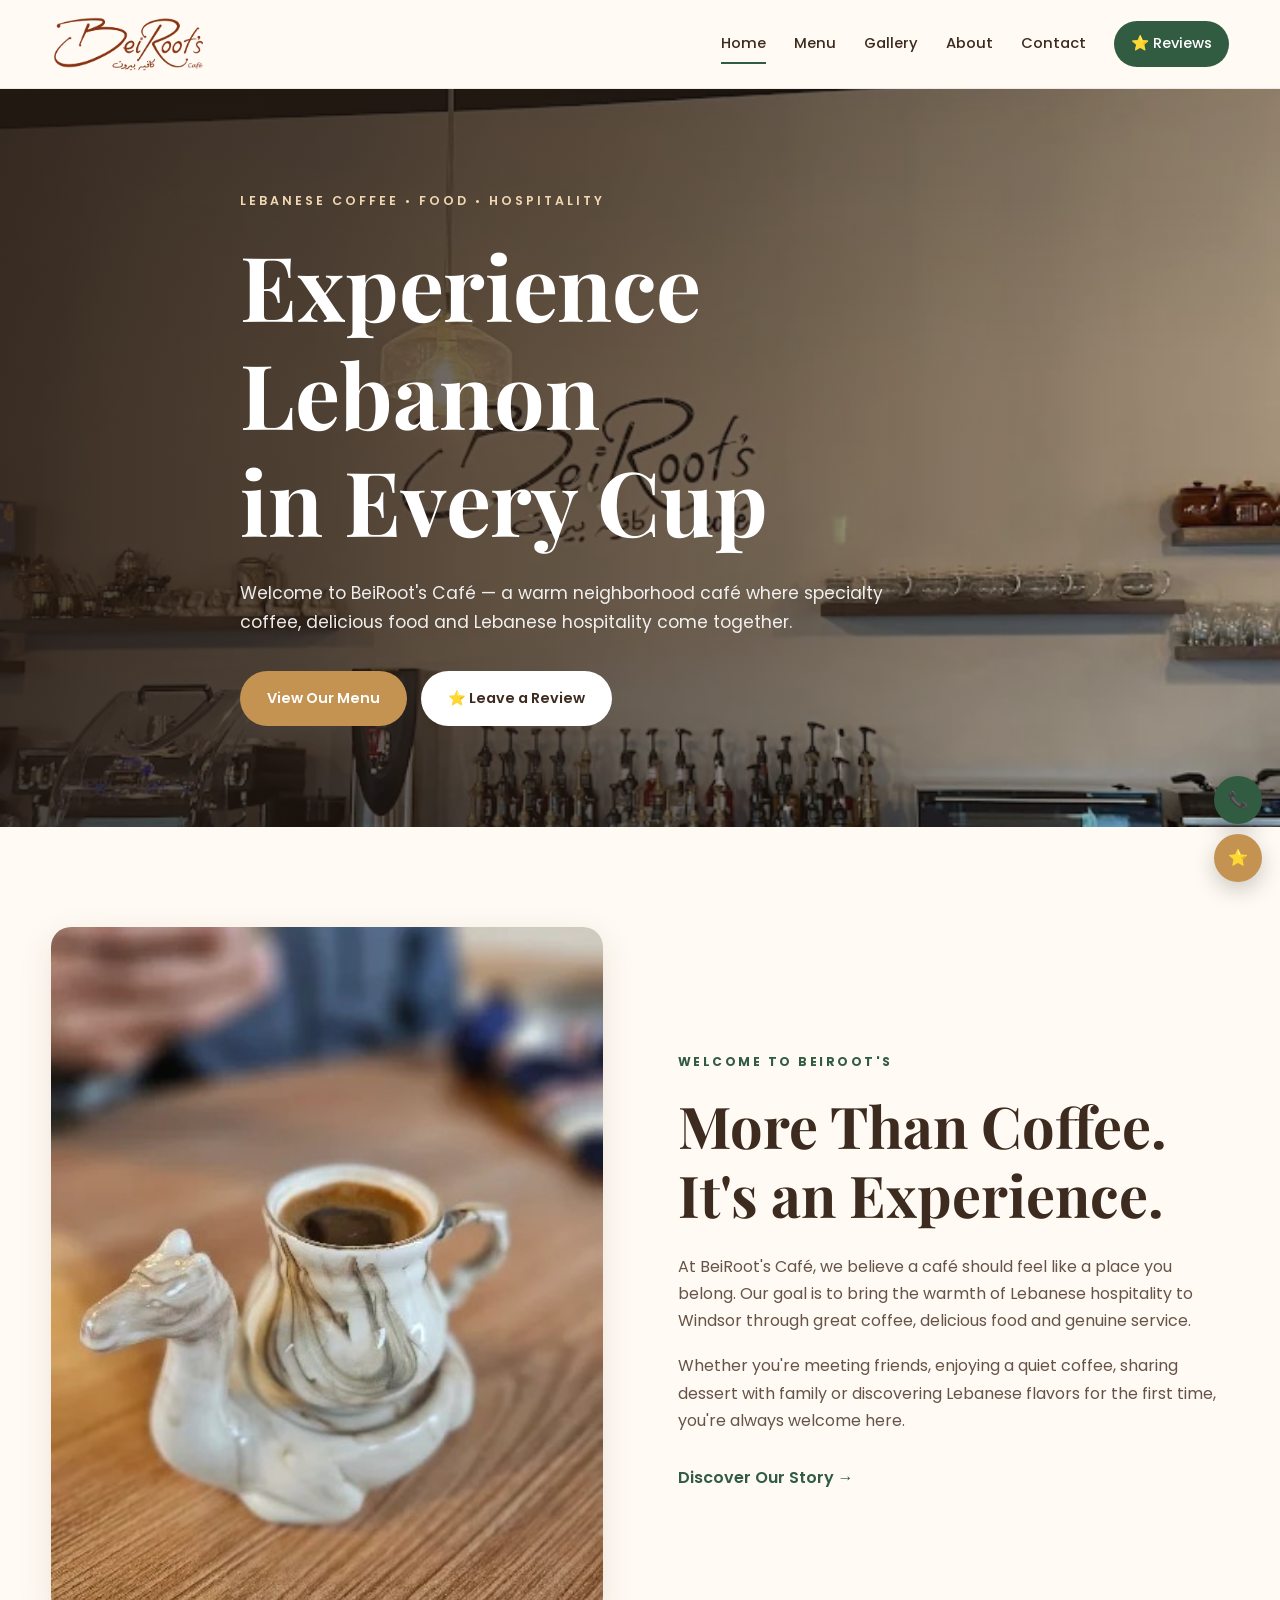
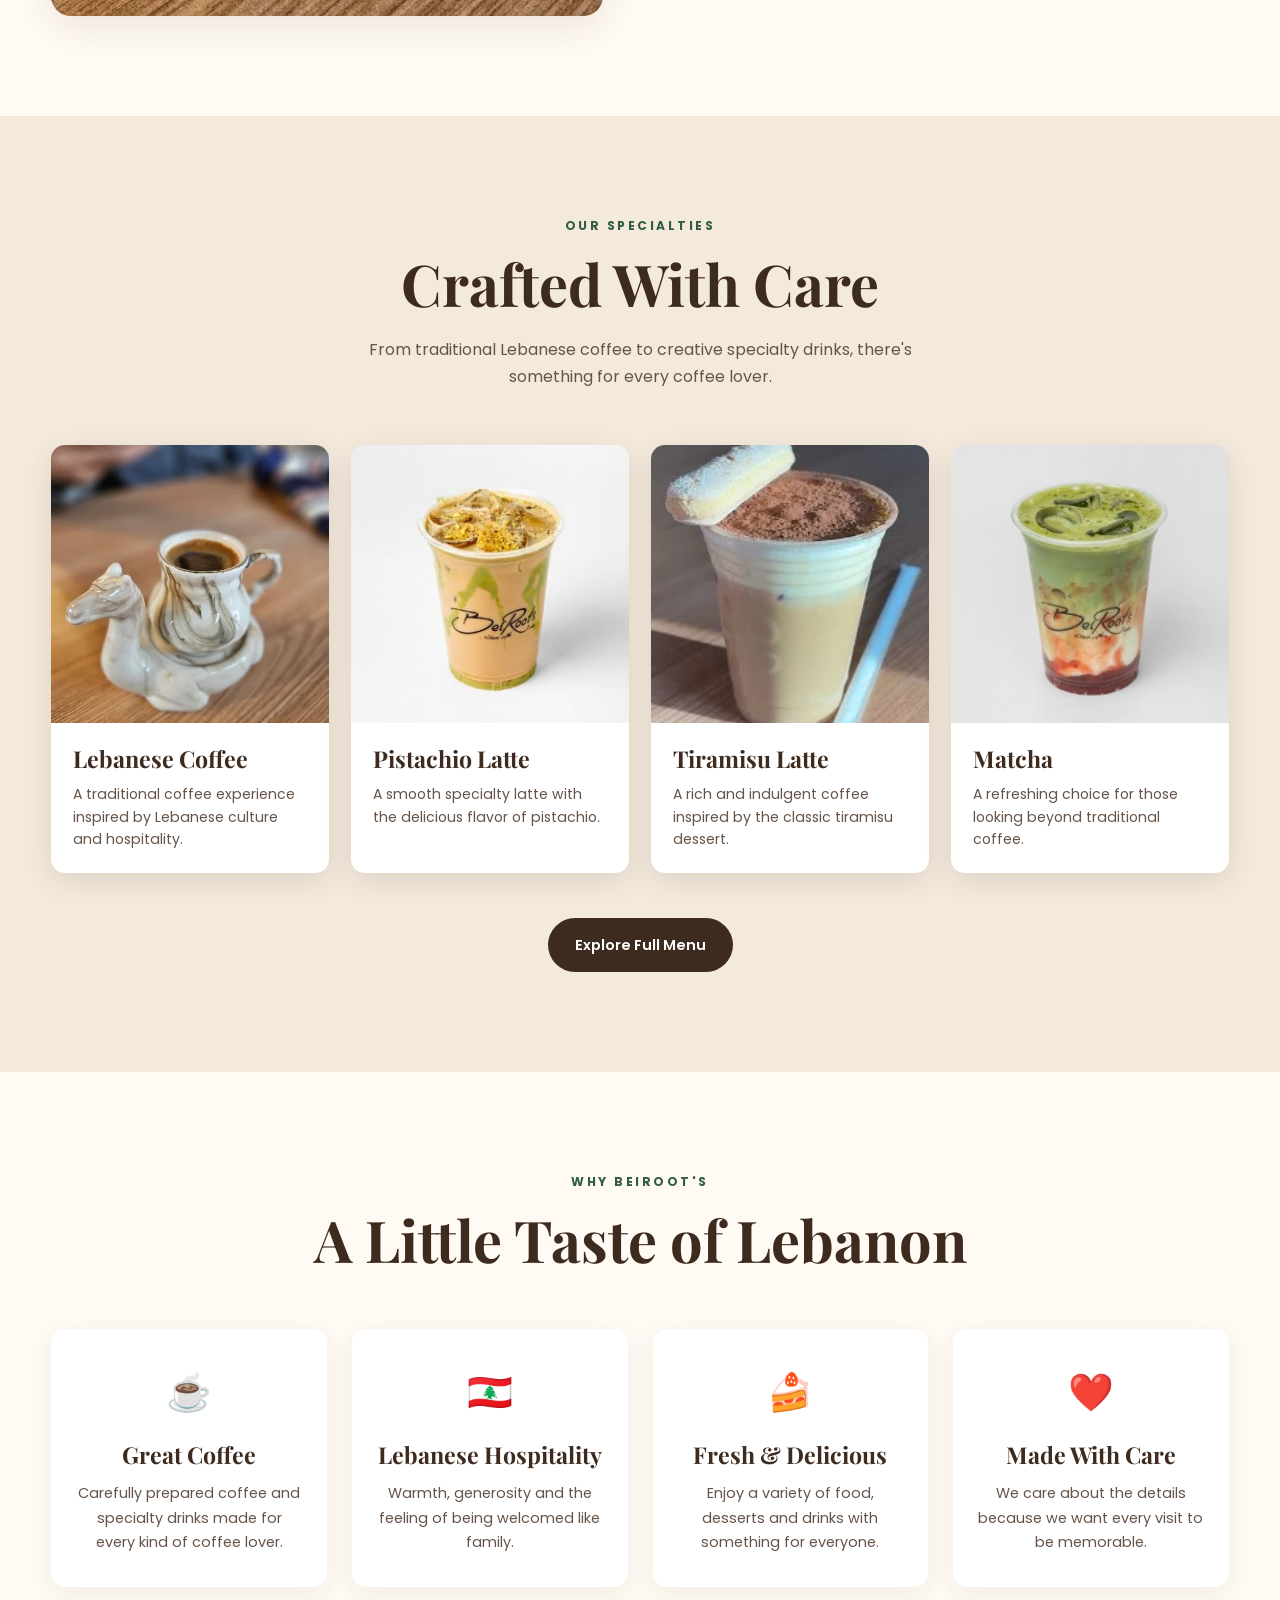
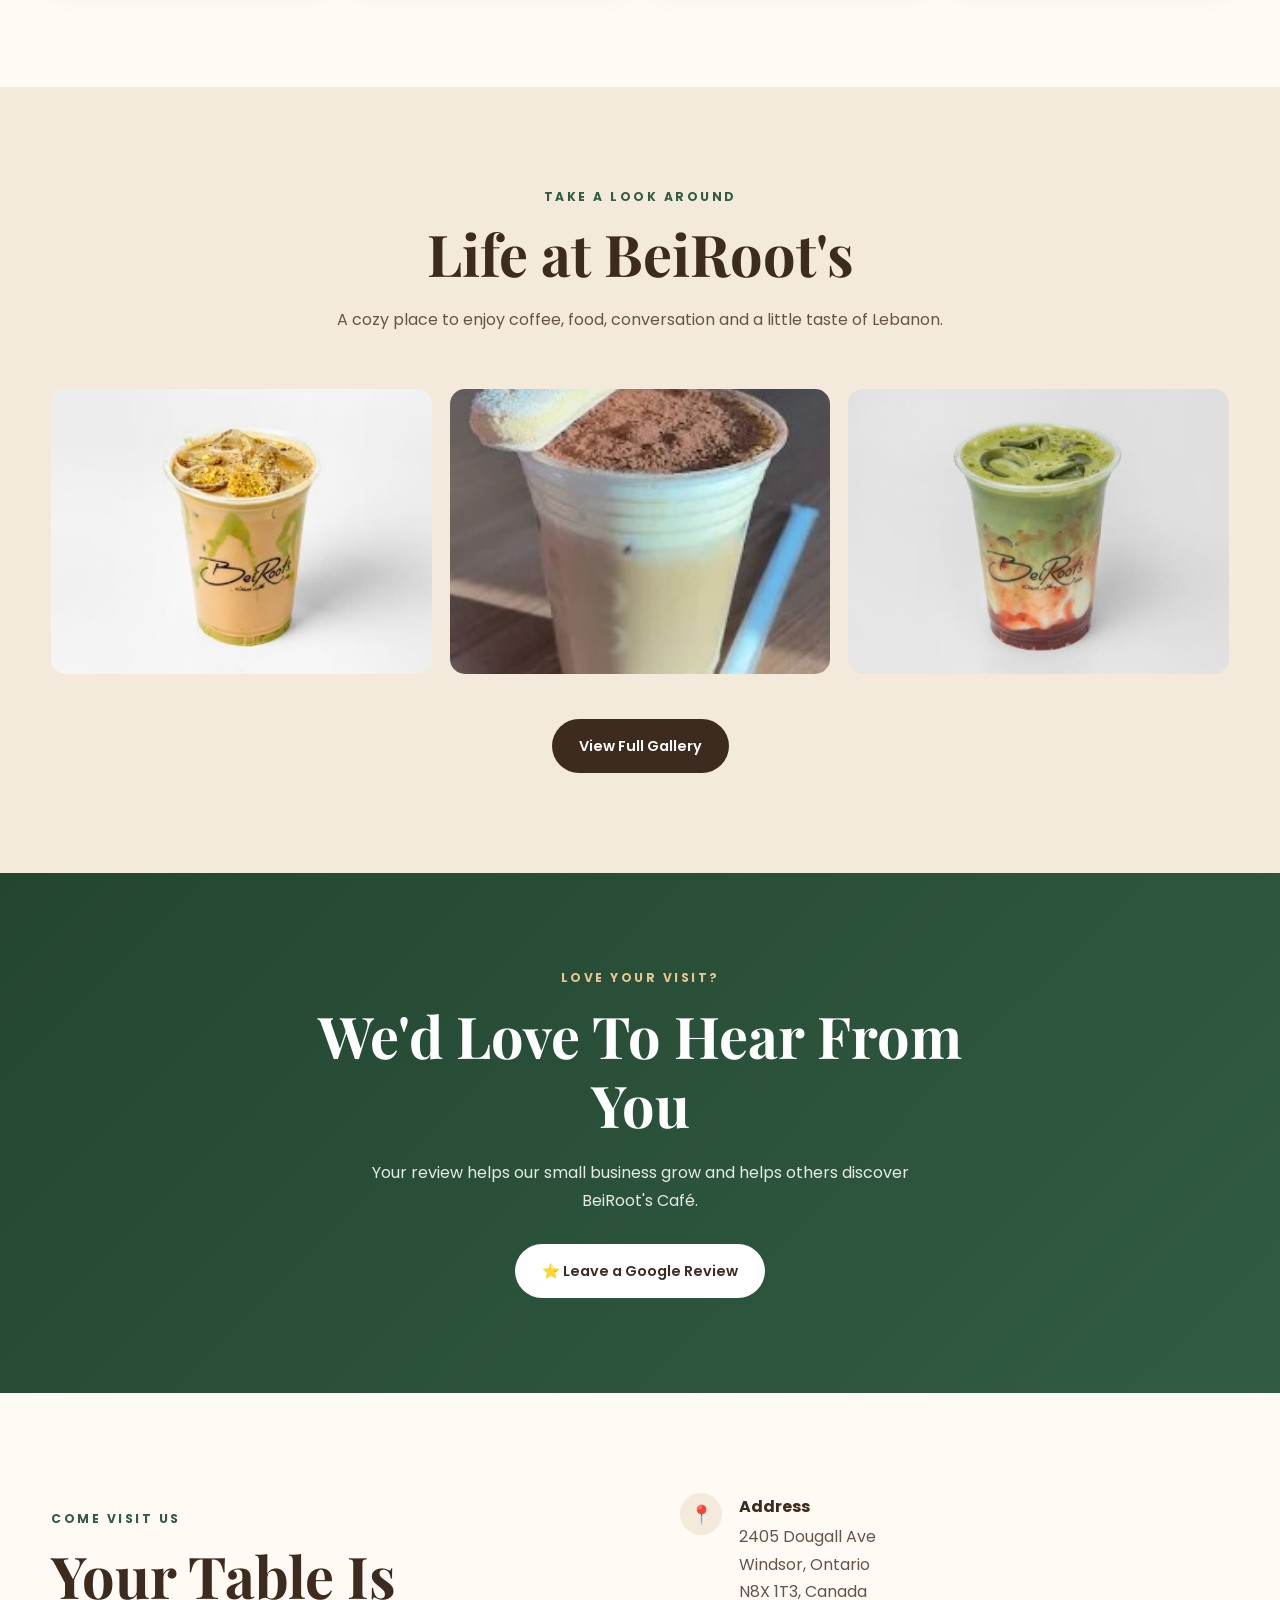
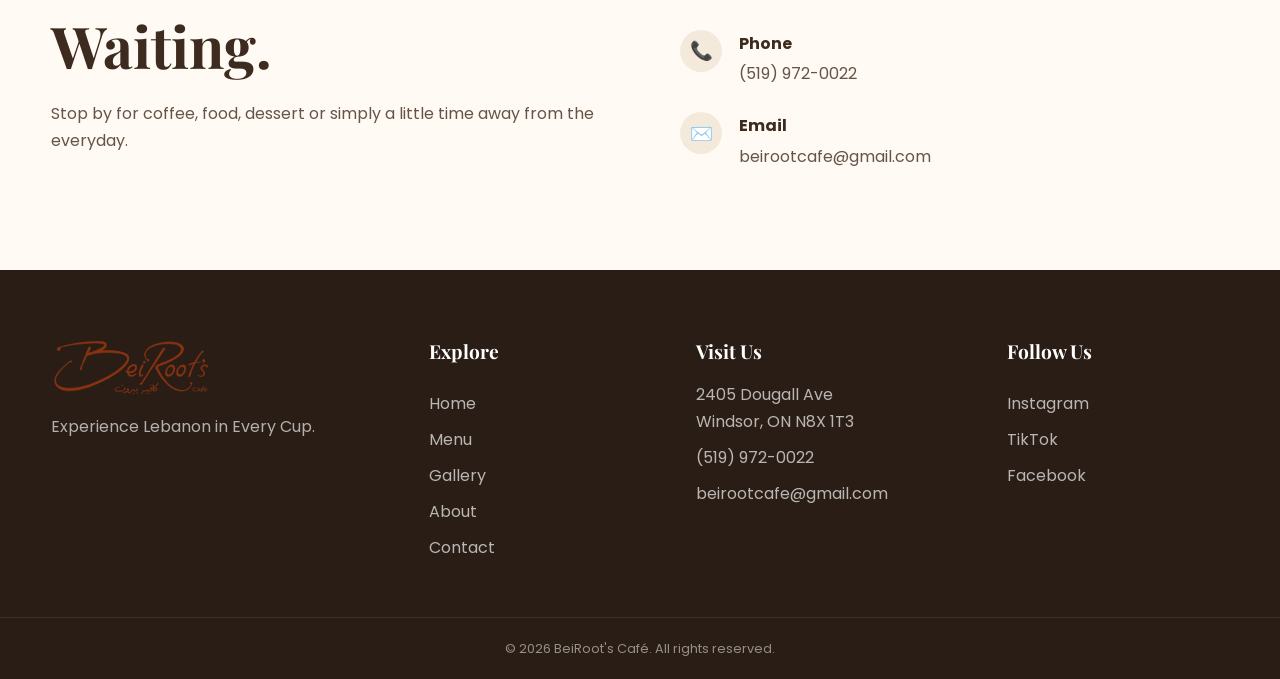
==== index.html @ 81ae342c "Update index.html" ====
<!DOCTYPE html>
<html lang="en">

<head>
    <meta charset="UTF-8">

    <meta name="viewport" content="width=device-width, initial-scale=1.0">

    <title>BeiRoot's Café | Lebanese Coffee & Hospitality in Windsor</title>

    <meta
        name="description"
        content="BeiRoot's Café in Windsor, Ontario — specialty coffee, Lebanese hospitality, fresh food and delicious desserts."
    >

    <meta name="theme-color" content="#3D2B1F">

    <link rel="stylesheet" href="assets/css/style.css">

    <link rel="preconnect" href="https://fonts.googleapis.com">
    <link rel="preconnect" href="https://fonts.gstatic.com" crossorigin>

    <link
        href="https://fonts.googleapis.com/css2?family=Playfair+Display:wght@500;600;700&family=Poppins:wght@300;400;500;600;700&display=swap"
        rel="stylesheet"
    >
</head>

<body>

<!-- =========================
     HEADER
========================= -->

<header class="site-header">

    <div class="container nav-container">

        <a href="index.html" class="logo-link" aria-label="BeiRoot's Café Home">

            <img
                src="assets/images/logo.png"
                alt="BeiRoot's Café"
                class="site-logo"
            >

        </a>

        <button
            class="menu-toggle"
            id="menuToggle"
            aria-label="Open navigation menu"
            aria-expanded="false"
        >
            <span></span>
            <span></span>
            <span></span>
        </button>

        <nav class="main-nav" id="mainNav">

            <a href="index.html" class="active">Home</a>

            <a href="menu.html">Menu</a>

            <a href="gallery.html">Gallery</a>

            <a href="about.html">About</a>

            <a href="contact.html">Contact</a>

            <a href="connect.html" class="nav-review">
                ⭐ Reviews
            </a>

        </nav>

    </div>

</header>


<main>

<!-- =========================
     HERO
========================= -->

<section class="hero">

    <div class="hero-overlay"></div>

    <div class="container hero-content">

        <p class="hero-kicker">
            LEBANESE COFFEE • FOOD • HOSPITALITY
        </p>

        <h1>
            Experience Lebanon<br>
            in Every Cup
        </h1>

        <p class="hero-text">
            Welcome to BeiRoot's Café — a warm neighborhood café
            where specialty coffee, delicious food and Lebanese
            hospitality come together.
        </p>

        <div class="hero-buttons">

            <a href="menu.html" class="btn btn-primary">
                View Our Menu
            </a>

            <a href="connect.html" class="btn btn-light">
                ⭐ Leave a Review
            </a>

        </div>

    </div>

</section>


<!-- =========================
     INTRODUCTION
========================= -->

<section class="intro section">

    <div class="container intro-grid">

        <div class="intro-image">

            <img
                src="assets/images/coffee/lebanese-coffee.jpg"
                alt="Traditional Lebanese coffee at BeiRoot's Café"
                loading="lazy"
            >

        </div>

        <div class="intro-content">

            <p class="section-label">
                WELCOME TO BEIROOT'S
            </p>

            <h2>
                More Than Coffee.<br>
                It's an Experience.
            </h2>

            <p>
                At BeiRoot's Café, we believe a café should feel like
                a place you belong. Our goal is to bring the warmth of
                Lebanese hospitality to Windsor through great coffee,
                delicious food and genuine service.
            </p>

            <p>
                Whether you're meeting friends, enjoying a quiet coffee,
                sharing dessert with family or discovering Lebanese
                flavors for the first time, you're always welcome here.
            </p>

            <a href="about.html" class="text-link">
                Discover Our Story →
            </a>

        </div>

    </div>

</section>


<!-- =========================
     FEATURED COFFEE
========================= -->

<section class="featured section section-light">

    <div class="container">

        <div class="section-heading">

            <p class="section-label">
                OUR SPECIALTIES
            </p>

            <h2>
                Crafted With Care
            </h2>

            <p>
                From traditional Lebanese coffee to creative specialty
                drinks, there's something for every coffee lover.
            </p>

        </div>


        <div class="coffee-grid">

            <!-- Lebanese Coffee -->

            <article class="product-card">

                <div class="product-image">

                    <img
                        src="assets/images/coffee/lebanese-coffee.jpg"
                        alt="Lebanese coffee"
                        loading="lazy"
                    >

                </div>

                <div class="product-content">

                    <h3>Lebanese Coffee</h3>

                    <p>
                        A traditional coffee experience inspired by
                        Lebanese culture and hospitality.
                    </p>

                </div>

            </article>


            <!-- Pistachio Latte -->

            <article class="product-card">

                <div class="product-image">

                    <img
                        src="assets/images/coffee/pistachio-latte.jpg"
                        alt="Pistachio latte"
                        loading="lazy"
                    >

                </div>

                <div class="product-content">

                    <h3>Pistachio Latte</h3>

                    <p>
                        A smooth specialty latte with the delicious
                        flavor of pistachio.
                    </p>

                </div>

            </article>


            <!-- Tiramisu Latte -->

            <article class="product-card">

                <div class="product-image">

                    <img
                        src="assets/images/coffee/tiramisu-latte.jpg"
                        alt="Tiramisu latte"
                        loading="lazy"
                    >

                </div>

                <div class="product-content">

                    <h3>Tiramisu Latte</h3>

                    <p>
                        A rich and indulgent coffee inspired by the
                        classic tiramisu dessert.
                    </p>

                </div>

            </article>


            <!-- Matcha -->

            <article class="product-card">

                <div class="product-image">

                    <img
                        src="assets/images/matcha/matcha.jpg"
                        alt="Matcha drink"
                        loading="lazy"
                    >

                </div>

                <div class="product-content">

                    <h3>Matcha</h3>

                    <p>
                        A refreshing choice for those looking beyond
                        traditional coffee.
                    </p>

                </div>

            </article>

        </div>


        <div class="section-button">

            <a href="menu.html" class="btn btn-dark">
                Explore Full Menu
            </a>

        </div>

    </div>

</section>


<!-- =========================
     WHY BEIROOT'S
========================= -->

<section class="values section">

    <div class="container">

        <div class="section-heading">

            <p class="section-label">
                WHY BEIROOT'S
            </p>

            <h2>
                A Little Taste of Lebanon
            </h2>

        </div>


        <div class="values-grid">

            <div class="value-card">

                <div class="value-icon">
                    ☕
                </div>

                <h3>Great Coffee</h3>

                <p>
                    Carefully prepared coffee and specialty drinks
                    made for every kind of coffee lover.
                </p>

            </div>


            <div class="value-card">

                <div class="value-icon">
                    🇱🇧
                </div>

                <h3>Lebanese Hospitality</h3>

                <p>
                    Warmth, generosity and the feeling of being
                    welcomed like family.
                </p>

            </div>


            <div class="value-card">

                <div class="value-icon">
                    🍰
                </div>

                <h3>Fresh & Delicious</h3>

                <p>
                    Enjoy a variety of food, desserts and drinks
                    with something for everyone.
                </p>

            </div>


            <div class="value-card">

                <div class="value-icon">
                    ❤️
                </div>

                <h3>Made With Care</h3>

                <p>
                    We care about the details because we want every
                    visit to be memorable.
                </p>

            </div>

        </div>

    </div>

</section>


<!-- =========================
     GALLERY PREVIEW
========================= -->

<section class="gallery-preview section section-light">

    <div class="container">

        <div class="section-heading">

            <p class="section-label">
                TAKE A LOOK AROUND
            </p>

            <h2>
                Life at BeiRoot's
            </h2>

            <p>
                A cozy place to enjoy coffee, food, conversation
                and a little taste of Lebanon.
            </p>

        </div>


        <div class="gallery-preview-grid">

            <a href="gallery.html" class="gallery-preview-item">

                <img
                    src="assets/images/coffee/pistachio-latte.jpg"
                    alt="Pistachio latte at BeiRoot's Café"
                    loading="lazy"
                >

            </a>


            <a href="gallery.html" class="gallery-preview-item">

                <img
                    src="assets/images/coffee/tiramisu-latte.jpg"
                    alt="Tiramisu latte at BeiRoot's Café"
                    loading="lazy"
                >

            </a>


            <a href="gallery.html" class="gallery-preview-item">

                <img
                    src="assets/images/matcha/matcha.jpg"
                    alt="Matcha at BeiRoot's Café"
                    loading="lazy"
                >

            </a>

        </div>


        <div class="section-button">

            <a href="gallery.html" class="btn btn-dark">
                View Full Gallery
            </a>

        </div>

    </div>

</section>


<!-- =========================
     REVIEW CTA
========================= -->

<section class="review-cta">

    <div class="container review-content">

        <p class="section-label light-label">
            LOVE YOUR VISIT?
        </p>

        <h2>
            We'd Love To Hear From You
        </h2>

        <p>
            Your review helps our small business grow and helps
            others discover BeiRoot's Café.
        </p>

        <a href="connect.html" class="btn btn-light">
            ⭐ Leave a Google Review
        </a>

    </div>

</section>


<!-- =========================
     CONTACT PREVIEW
========================= -->

<section class="contact-preview section">

    <div class="container contact-preview-grid">

        <div>

            <p class="section-label">
                COME VISIT US
            </p>

            <h2>
                Your Table Is Waiting.
            </h2>

            <p>
                Stop by for coffee, food, dessert or simply a
                little time away from the everyday.
            </p>

        </div>


        <div class="contact-details">

            <div class="contact-detail">

                <span>📍</span>

                <div>

                    <strong>Address</strong>

                    <p>
                        2405 Dougall Ave<br>
                        Windsor, Ontario<br>
                        N8X 1T3, Canada
                    </p>

                </div>

            </div>


            <div class="contact-detail">

                <span>📞</span>

                <div>

                    <strong>Phone</strong>

                    <p>
                        <a href="tel:+15199720022">
                            (519) 972-0022
                        </a>
                    </p>

                </div>

            </div>


            <div class="contact-detail">

                <span>✉️</span>

                <div>

                    <strong>Email</strong>

                    <p>
                        <a href="mailto:beirootcafe@gmail.com">
                            beirootcafe@gmail.com
                        </a>
                    </p>

                </div>

            </div>

        </div>

    </div>

</section>

</main>


<!-- =========================
     FOOTER
========================= -->

<footer class="site-footer">

    <div class="container footer-grid">

        <div class="footer-brand">

            <img
                src="assets/images/logo.png"
                alt="BeiRoot's Café"
                class="footer-logo"
            >

            <p>
                Experience Lebanon in Every Cup.
            </p>

        </div>


        <div class="footer-links">

            <h3>Explore</h3>

            <a href="index.html">Home</a>
            <a href="menu.html">Menu</a>
            <a href="gallery.html">Gallery</a>
            <a href="about.html">About</a>
            <a href="contact.html">Contact</a>

        </div>


        <div class="footer-contact">

            <h3>Visit Us</h3>

            <p>
                2405 Dougall Ave<br>
                Windsor, ON N8X 1T3
            </p>

            <p>
                <a href="tel:+15199720022">
                    (519) 972-0022
                </a>
            </p>

            <p>
                <a href="mailto:beirootcafe@gmail.com">
                    beirootcafe@gmail.com
                </a>
            </p>

        </div>


        <div class="footer-social">

            <h3>Follow Us</h3>

            <a
                href="https://www.instagram.com/beiroots.cafe/"
                target="_blank"
                rel="noopener"
            >
                Instagram
            </a>

            <a
                href="https://www.tiktok.com/@beiroots.cafe"
                target="_blank"
                rel="noopener"
            >
                TikTok
            </a>

            <a
                href="https://www.facebook.com/share/1DWg4u2MUA/"
                target="_blank"
                rel="noopener"
            >
                Facebook
            </a>

        </div>

    </div>


    <div class="footer-bottom">

        <div class="container">

            <p>
                © 2026 BeiRoot's Café. All rights reserved.
            </p>

        </div>

    </div>

</footer>


<!-- Floating Actions -->

<div class="floating-actions">

    <a
        href="tel:+15199720022"
        class="floating-call"
        aria-label="Call BeiRoot's Café"
    >
        📞
    </a>

    <a
        href="connect.html"
        class="floating-review"
        aria-label="Leave a review"
    >
        ⭐
    </a>

</div>


<script src="assets/js/main.js"></script>

</body>

</html>
---- assets/css/style.css ----
/* =========================================================
   BeiRoot's Café
   Main Stylesheet — Version 1.0
========================================================= */


/* =========================================================
   RESET
========================================================= */

* {
    margin: 0;
    padding: 0;
    box-sizing: border-box;
}

html {
    scroll-behavior: smooth;
}

body {
    font-family: "Poppins", sans-serif;
    color: #3d2b1f;
    background: #fffaf3;
    line-height: 1.7;
    overflow-x: hidden;
}

img {
    display: block;
    max-width: 100%;
}

a {
    color: inherit;
    text-decoration: none;
}

button,
a {
    -webkit-tap-highlight-color: transparent;
}


/* =========================================================
   VARIABLES
========================================================= */

:root {
    --brown: #3d2b1f;
    --brown-light: #6b4a35;
    --cream: #fffaf3;
    --cream-dark: #f4eadc;
    --green: #315c42;
    --green-dark: #244631;
    --gold: #c49352;
    --white: #ffffff;

    --shadow-soft:
        0 10px 35px rgba(61, 43, 31, 0.10);

    --shadow-card:
        0 8px 28px rgba(61, 43, 31, 0.12);

    --radius: 14px;

    --transition:
        all 0.3s ease;
}


/* =========================================================
   GLOBAL CONTAINER
========================================================= */

.container {
    width: min(1180px, 92%);
    margin: 0 auto;
}


/* =========================================================
   TYPOGRAPHY
========================================================= */

h1,
h2,
h3 {
    font-family: "Playfair Display", Georgia, serif;
    line-height: 1.2;
    color: var(--brown);
}

h1 {
    font-size: clamp(3rem, 7vw, 5.8rem);
}

h2 {
    font-size: clamp(2.2rem, 5vw, 3.6rem);
}

h3 {
    font-size: 1.45rem;
}

p {
    color: #665449;
}


/* =========================================================
   HEADER
========================================================= */

.site-header {
    position: sticky;
    top: 0;
    z-index: 1000;
    background: rgba(255, 250, 243, 0.97);
    border-bottom: 1px solid rgba(61, 43, 31, 0.08);
    backdrop-filter: blur(10px);
}

.nav-container {
    min-height: 88px;
    display: flex;
    align-items: center;
    justify-content: space-between;
    gap: 30px;
}

.logo-link {
    display: flex;
    align-items: center;
}

.site-logo {
    width: 155px;
    height: auto;
    object-fit: contain;
}

.main-nav {
    display: flex;
    align-items: center;
    gap: 28px;
}

.main-nav a {
    position: relative;
    font-size: 0.92rem;
    font-weight: 500;
    color: var(--brown);
    transition: var(--transition);
}

.main-nav a:not(.nav-review)::after {
    content: "";
    position: absolute;
    left: 0;
    bottom: -7px;
    width: 0;
    height: 2px;
    background: var(--green);
    transition: var(--transition);
}

.main-nav a:hover {
    color: var(--green);
}

.main-nav a:hover::after,
.main-nav a.active::after {
    width: 100%;
}

.nav-review {
    padding: 10px 17px;
    border-radius: 50px;
    background: var(--green);
    color: var(--white) !important;
}

.nav-review:hover {
    background: var(--green-dark);
}

.nav-review::after {
    display: none;
}


/* =========================================================
   MOBILE MENU BUTTON
========================================================= */

.menu-toggle {
    display: none;
    border: 0;
    background: transparent;
    cursor: pointer;
    width: 44px;
    height: 44px;
    padding: 8px;
}

.menu-toggle span {
    display: block;
    width: 100%;
    height: 2px;
    margin: 6px 0;
    background: var(--brown);
    transition: var(--transition);
}


/* =========================================================
   HERO
========================================================= */

.hero {
    position: relative;
    min-height: 82vh;
    display: flex;
    align-items: center;

    background-image:
        url("../images/hero.webp");

    background-size: cover;
    background-position: center;
    isolation: isolate;
}

.hero-overlay {
    position: absolute;
    inset: 0;
    z-index: -1;

    background:
        linear-gradient(
            90deg,
            rgba(35, 24, 17, 0.82) 0%,
            rgba(35, 24, 17, 0.60) 48%,
            rgba(35, 24, 17, 0.20) 100%
        );
}

.hero-content {
    padding: 90px 0;
    color: var(--white);
    max-width: 800px;
}

.hero-kicker {
    margin-bottom: 20px;
    color: #f1d8b3;
    font-size: 0.78rem;
    font-weight: 600;
    letter-spacing: 3px;
}

.hero h1 {
    color: var(--white);
    margin-bottom: 25px;
}

.hero-text {
    max-width: 650px;
    color: rgba(255, 255, 255, 0.91);
    font-size: 1.08rem;
    margin-bottom: 34px;
}

.hero-buttons {
    display: flex;
    flex-wrap: wrap;
    gap: 14px;
}


/* =========================================================
   BUTTONS
========================================================= */

.btn {
    display: inline-flex;
    align-items: center;
    justify-content: center;
    min-height: 50px;
    padding: 13px 25px;
    border-radius: 50px;
    font-size: 0.9rem;
    font-weight: 600;
    transition: var(--transition);
    border: 2px solid transparent;
}

.btn-primary {
    background: var(--gold);
    color: var(--white);
}

.btn-primary:hover {
    transform: translateY(-2px);
    background: #b48245;
    box-shadow: 0 8px 20px rgba(0, 0, 0, 0.18);
}

.btn-light {
    background: var(--white);
    color: var(--brown);
}

.btn-light:hover {
    transform: translateY(-2px);
    background: var(--cream);
}

.btn-dark {
    background: var(--brown);
    color: var(--white);
}

.btn-dark:hover {
    transform: translateY(-2px);
    background: var(--green);
}


/* =========================================================
   SECTIONS
========================================================= */

.section {
    padding: 100px 0;
}

.section-light {
    background: var(--cream-dark);
}

.section-heading {
    max-width: 700px;
    margin: 0 auto 55px;
    text-align: center;
}

.section-heading h2 {
    margin-bottom: 18px;
}

.section-heading > p:last-child {
    max-width: 620px;
    margin: 0 auto;
}

.section-label {
    margin-bottom: 12px;
    color: var(--green);
    font-size: 0.76rem;
    font-weight: 700;
    letter-spacing: 2.5px;
}

.light-label {
    color: #e8c58e;
}

.section-button {
    margin-top: 45px;
    text-align: center;
}


/* =========================================================
   INTRO
========================================================= */

.intro-grid {
    display: grid;
    grid-template-columns: 1fr 1fr;
    align-items: center;
    gap: 75px;
}

.intro-image {
    overflow: hidden;
    border-radius: 20px;
    box-shadow: var(--shadow-soft);
}

.intro-image img {
    width: 100%;
    aspect-ratio: 4 / 5;
    object-fit: cover;
    transition: transform 0.6s ease;
}

.intro-image:hover img {
    transform: scale(1.03);
}

.intro-content h2 {
    margin-bottom: 24px;
}

.intro-content p {
    margin-bottom: 18px;
}

.text-link {
    display: inline-block;
    margin-top: 12px;
    color: var(--green);
    font-weight: 600;
    transition: var(--transition);
}

.text-link:hover {
    color: var(--brown);
    transform: translateX(4px);
}


/* =========================================================
   COFFEE / PRODUCT GRID
========================================================= */

.coffee-grid {
    display: grid;
    grid-template-columns: repeat(4, 1fr);
    gap: 22px;
}

.product-card {
    overflow: hidden;
    background: var(--white);
    border-radius: var(--radius);
    box-shadow: var(--shadow-card);
    transition: var(--transition);
}

.product-card:hover {
    transform: translateY(-7px);
    box-shadow:
        0 16px 35px rgba(61, 43, 31, 0.16);
}

.product-image {
    overflow: hidden;
}

.product-image img {
    width: 100%;
    aspect-ratio: 1 / 1;
    object-fit: cover;
    transition: transform 0.6s ease;
}

.product-card:hover .product-image img {
    transform: scale(1.06);
}

.product-content {
    padding: 22px;
}

.product-content h3 {
    margin-bottom: 10px;
}

.product-content p {
    font-size: 0.88rem;
    line-height: 1.6;
}


/* =========================================================
   VALUES
========================================================= */

.values {
    background: var(--cream);
}

.values-grid {
    display: grid;
    grid-template-columns: repeat(4, 1fr);
    gap: 25px;
}

.value-card {
    padding: 32px 25px;
    text-align: center;
    background: var(--white);
    border-radius: var(--radius);
    box-shadow: 0 6px 24px rgba(61, 43, 31, 0.07);
}

.value-icon {
    margin-bottom: 18px;
    font-size: 2.3rem;
}

.value-card h3 {
    margin-bottom: 12px;
}

.value-card p {
    font-size: 0.9rem;
}


/* =========================================================
   GALLERY PREVIEW
========================================================= */

.gallery-preview-grid {
    display: grid;
    grid-template-columns: repeat(3, 1fr);
    gap: 18px;
}

.gallery-preview-item {
    overflow: hidden;
    display: block;
    border-radius: 15px;
}

.gallery-preview-item img {
    width: 100%;
    aspect-ratio: 4 / 3;
    object-fit: cover;
    transition: transform 0.6s ease;
}

.gallery-preview-item:hover img {
    transform: scale(1.06);
}


/* =========================================================
   REVIEW CTA
========================================================= */

.review-cta {
    padding: 95px 0;
    text-align: center;

    background:
        linear-gradient(
            135deg,
            var(--green-dark),
            var(--green)
        );
}

.review-content {
    max-width: 720px;
    margin: 0 auto;
}

.review-content h2 {
    color: var(--white);
    margin-bottom: 20px;
}

.review-content > p:not(.section-label) {
    max-width: 600px;
    margin: 0 auto 30px;
    color: rgba(255, 255, 255, 0.88);
}


/* =========================================================
   CONTACT PREVIEW
========================================================= */

.contact-preview {
    background: var(--cream);
}

.contact-preview-grid {
    display: grid;
    grid-template-columns: 1fr 1fr;
    align-items: center;
    gap: 80px;
}

.contact-preview-grid > div:first-child h2 {
    margin-bottom: 20px;
}

.contact-details {
    display: flex;
    flex-direction: column;
    gap: 25px;
}

.contact-detail {
    display: flex;
    gap: 17px;
    align-items: flex-start;
}

.contact-detail > span {
    flex: 0 0 auto;
    width: 42px;
    height: 42px;
    display: flex;
    align-items: center;
    justify-content: center;
    border-radius: 50%;
    background: var(--cream-dark);
    font-size: 1.15rem;
}

.contact-detail strong {
    display: block;
    margin-bottom: 3px;
    color: var(--brown);
}

.contact-detail p {
    margin: 0;
}

.contact-detail a {
    transition: var(--transition);
}

.contact-detail a:hover {
    color: var(--green);
}


/* =========================================================
   FOOTER
========================================================= */

.site-footer {
    background: #2a1d15;
    color: rgba(255, 255, 255, 0.78);
}

.footer-grid {
    display: grid;
    grid-template-columns: 1.5fr 1fr 1.2fr 1fr;
    gap: 45px;
    padding: 70px 0 55px;
}

.footer-logo {
    width: 160px;
    margin-bottom: 18px;

    /*
       The logo is displayed on the dark footer.
       If your original logo already works on a dark
       background, no additional treatment is needed.
    */
}

.footer-brand p {
    max-width: 280px;
    color: rgba(255, 255, 255, 0.65);
}

.site-footer h3 {
    margin-bottom: 18px;
    color: var(--white);
    font-size: 1.2rem;
}

.footer-links,
.footer-social {
    display: flex;
    flex-direction: column;
    gap: 9px;
}

.footer-links a,
.footer-social a {
    color: rgba(255, 255, 255, 0.68);
    transition: var(--transition);
}

.footer-links a:hover,
.footer-social a:hover {
    color: #e8c58e;
    transform: translateX(3px);
}

.footer-contact p {
    margin-bottom: 9px;
    color: rgba(255, 255, 255, 0.68);
}

.footer-contact a {
    transition: var(--transition);
}

.footer-contact a:hover {
    color: #e8c58e;
}

.footer-bottom {
    border-top: 1px solid rgba(255, 255, 255, 0.09);
}

.footer-bottom .container {
    padding: 20px 0;
}

.footer-bottom p {
    text-align: center;
    font-size: 0.8rem;
    color: rgba(255, 255, 255, 0.5);
}


/* =========================================================
   FLOATING ACTIONS
========================================================= */

.floating-actions {
    position: fixed;
    right: 18px;
    bottom: 18px;
    z-index: 900;

    display: flex;
    flex-direction: column;
    gap: 10px;
}

.floating-actions a {
    width: 48px;
    height: 48px;

    display: flex;
    align-items: center;
    justify-content: center;

    border-radius: 50%;

    box-shadow:
        0 8px 22px rgba(0, 0, 0, 0.20);

    transition: var(--transition);
}

.floating-actions a:hover {
    transform: translateY(-3px) scale(1.04);
}

.floating-call {
    background: var(--green);
    color: var(--white);
}

.floating-review {
    background: var(--gold);
    color: var(--white);
}


/* =========================================================
   TABLET
========================================================= */

@media (max-width: 1000px) {

    .coffee-grid,
    .values-grid {
        grid-template-columns: repeat(2, 1fr);
    }

    .intro-grid,
    .contact-preview-grid {
        gap: 45px;
    }

    .footer-grid {
        grid-template-columns: repeat(2, 1fr);
    }
}


/* =========================================================
   MOBILE NAVIGATION
========================================================= */

@media (max-width: 800px) {

    .nav-container {
        min-height: 76px;
    }

    .site-logo {
        width: 135px;
    }

    .menu-toggle {
        display: block;
        position: relative;
        z-index: 1002;
    }

    .main-nav {
        position: absolute;
        top: 100%;
        left: 0;
        right: 0;

        display: flex;
        flex-direction: column;
        align-items: stretch;
        gap: 0;

        padding: 15px 4% 25px;

        background: var(--cream);

        border-bottom:
            1px solid rgba(61, 43, 31, 0.08);

        box-shadow:
            0 15px 30px rgba(61, 43, 31, 0.10);

        opacity: 0;
        visibility: hidden;
        transform: translateY(-10px);

        transition: var(--transition);
    }

    .main-nav.open {
        opacity: 1;
        visibility: visible;
        transform: translateY(0);
    }

    .main-nav a {
        padding: 13px 8px;
        border-bottom: 1px solid rgba(61, 43, 31, 0.07);
    }

    .main-nav a::after {
        display: none !important;
    }

    .main-nav .nav-review {
        margin-top: 10px;
        text-align: center;
        border-bottom: 0;
    }

    .menu-toggle.active span:nth-child(1) {
        transform: translateY(8px) rotate(45deg);
    }

    .menu-toggle.active span:nth-child(2) {
        opacity: 0;
    }

    .menu-toggle.active span:nth-child(3) {
        transform: translateY(-8px) rotate(-45deg);
    }

    .hero {
        min-height: 76vh;
        background-position: 60% center;
    }

    .hero-overlay {
        background:
            linear-gradient(
                90deg,
                rgba(35, 24, 17, 0.83),
                rgba(35, 24, 17, 0.45)
            );
    }
}


/* =========================================================
   SMALL TABLETS / LARGE PHONES
========================================================= */

@media (max-width: 700px) {

    .section {
        padding: 75px 0;
    }

    .intro-grid,
    .contact-preview-grid {
        grid-template-columns: 1fr;
    }

    .intro-grid {
        gap: 40px;
    }

    .intro-image {
        max-width: 600px;
        margin: 0 auto;
    }

    .coffee-grid,
    .values-grid {
        grid-template-columns: repeat(2, 1fr);
    }

    .gallery-preview-grid {
        grid-template-columns: 1fr;
    }

    .gallery-preview-item img {
        aspect-ratio: 16 / 10;
    }

    .contact-preview-grid {
        gap: 45px;
    }
}


/* =========================================================
   PHONES
========================================================= */

@media (max-width: 520px) {

    .container {
        width: 90%;
    }

    h1 {
        font-size: clamp(2.6rem, 12vw, 4rem);
    }

    h2 {
        font-size: 2.25rem;
    }

    .hero {
        min-height: 78vh;
    }

    .hero-content {
        padding: 75px 0;
    }

    .hero-kicker {
        font-size: 0.68rem;
        letter-spacing: 2px;
    }

    .hero-text {
        font-size: 0.98rem;
    }

    .hero-buttons {
        flex-direction: column;
        align-items: stretch;
    }

    .hero-buttons .btn {
        width: 100%;
    }

    .coffee-grid,
    .values-grid {
        grid-template-columns: 1fr;
    }

    .product-image img {
        aspect-ratio: 4 / 3;
    }

    .section-heading {
        margin-bottom: 40px;
    }

    .footer-grid {
        grid-template-columns: 1fr;
        gap: 35px;
        padding: 55px 0 40px;
    }

    .footer-brand p {
        max-width: 100%;
    }

    .floating-actions {
        right: 14px;
        bottom: 14px;
    }

    .floating-actions a {
        width: 44px;
        height: 44px;
    }
}


/* =========================================================
   ACCESSIBILITY
========================================================= */

:focus-visible {
    outline: 3px solid var(--gold);
    outline-offset: 3px;
}


/* =========================================================
   REDUCED MOTION
========================================================= */

@media (prefers-reduced-motion: reduce) {

    html {
        scroll-behavior: auto;
    }

    *,
    *::before,
    *::after {
        transition-duration: 0.01ms !important;
        animation-duration: 0.01ms !important;
    }
}
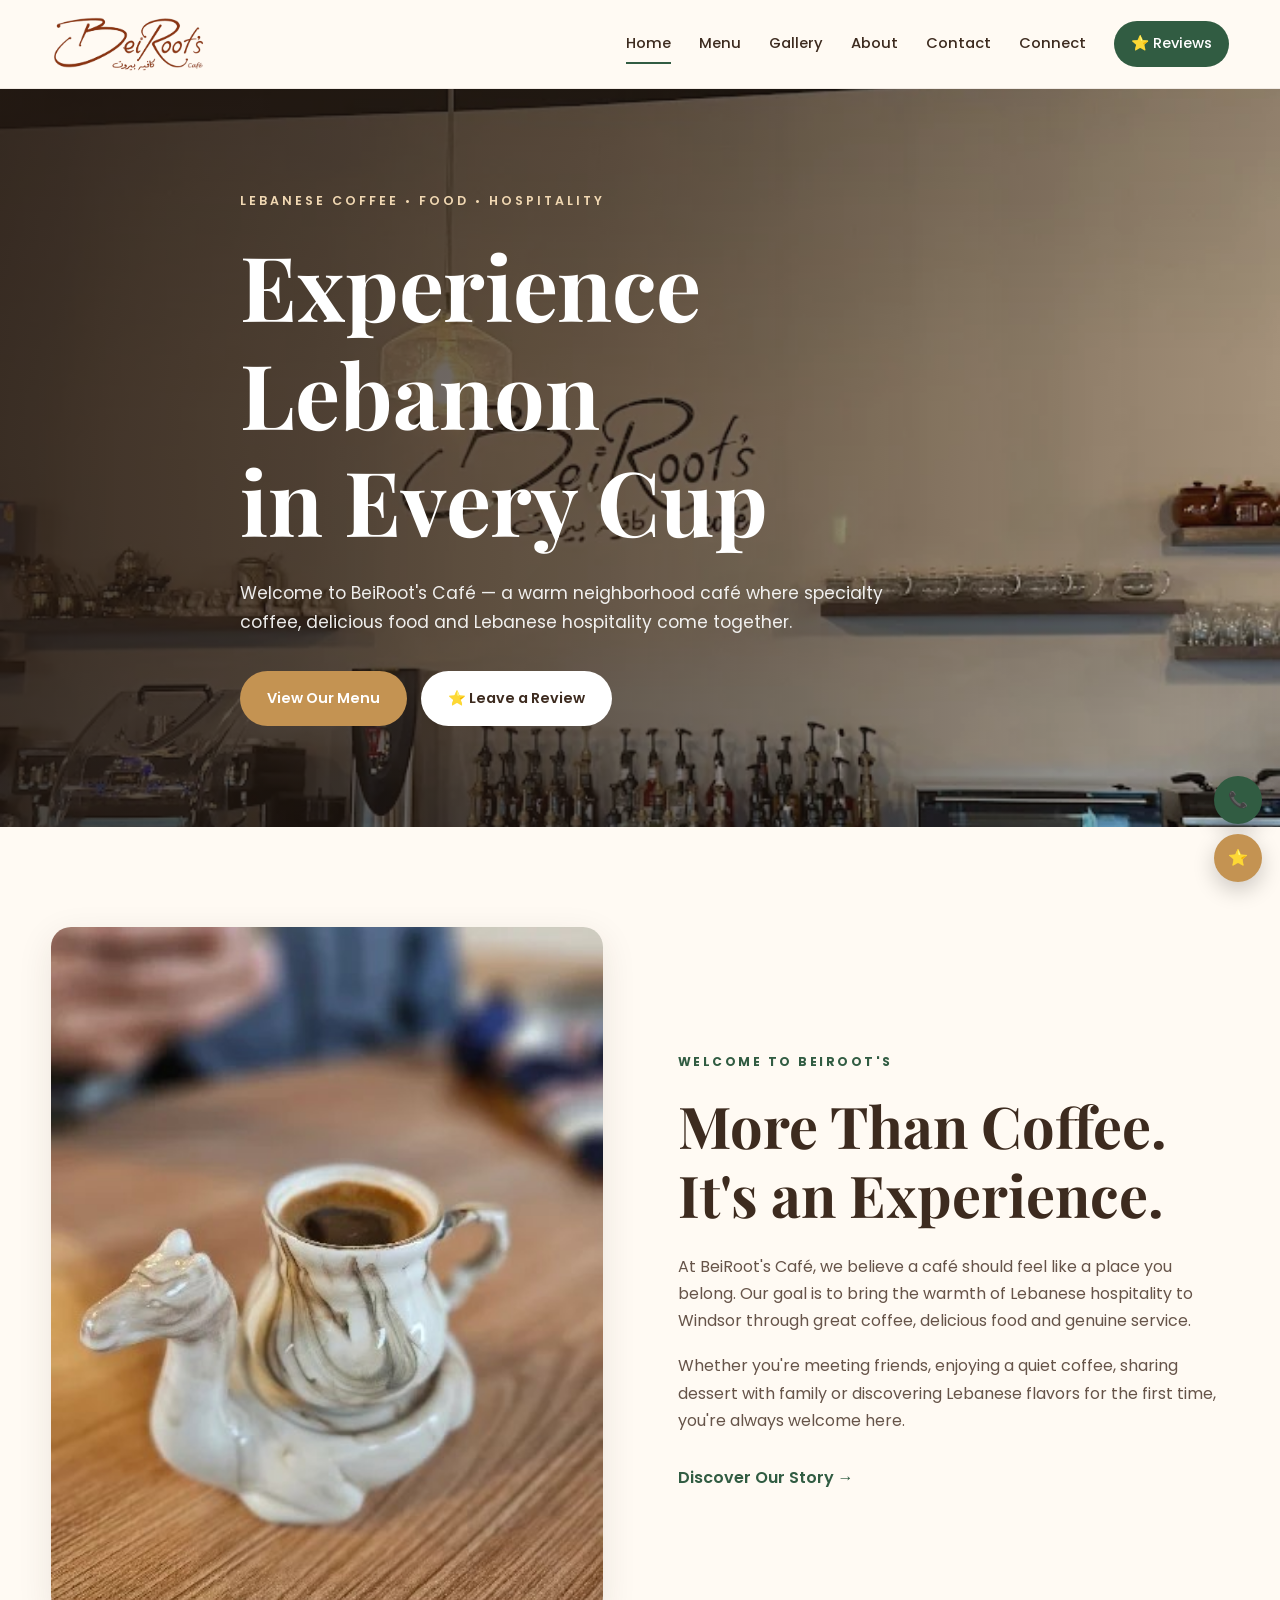
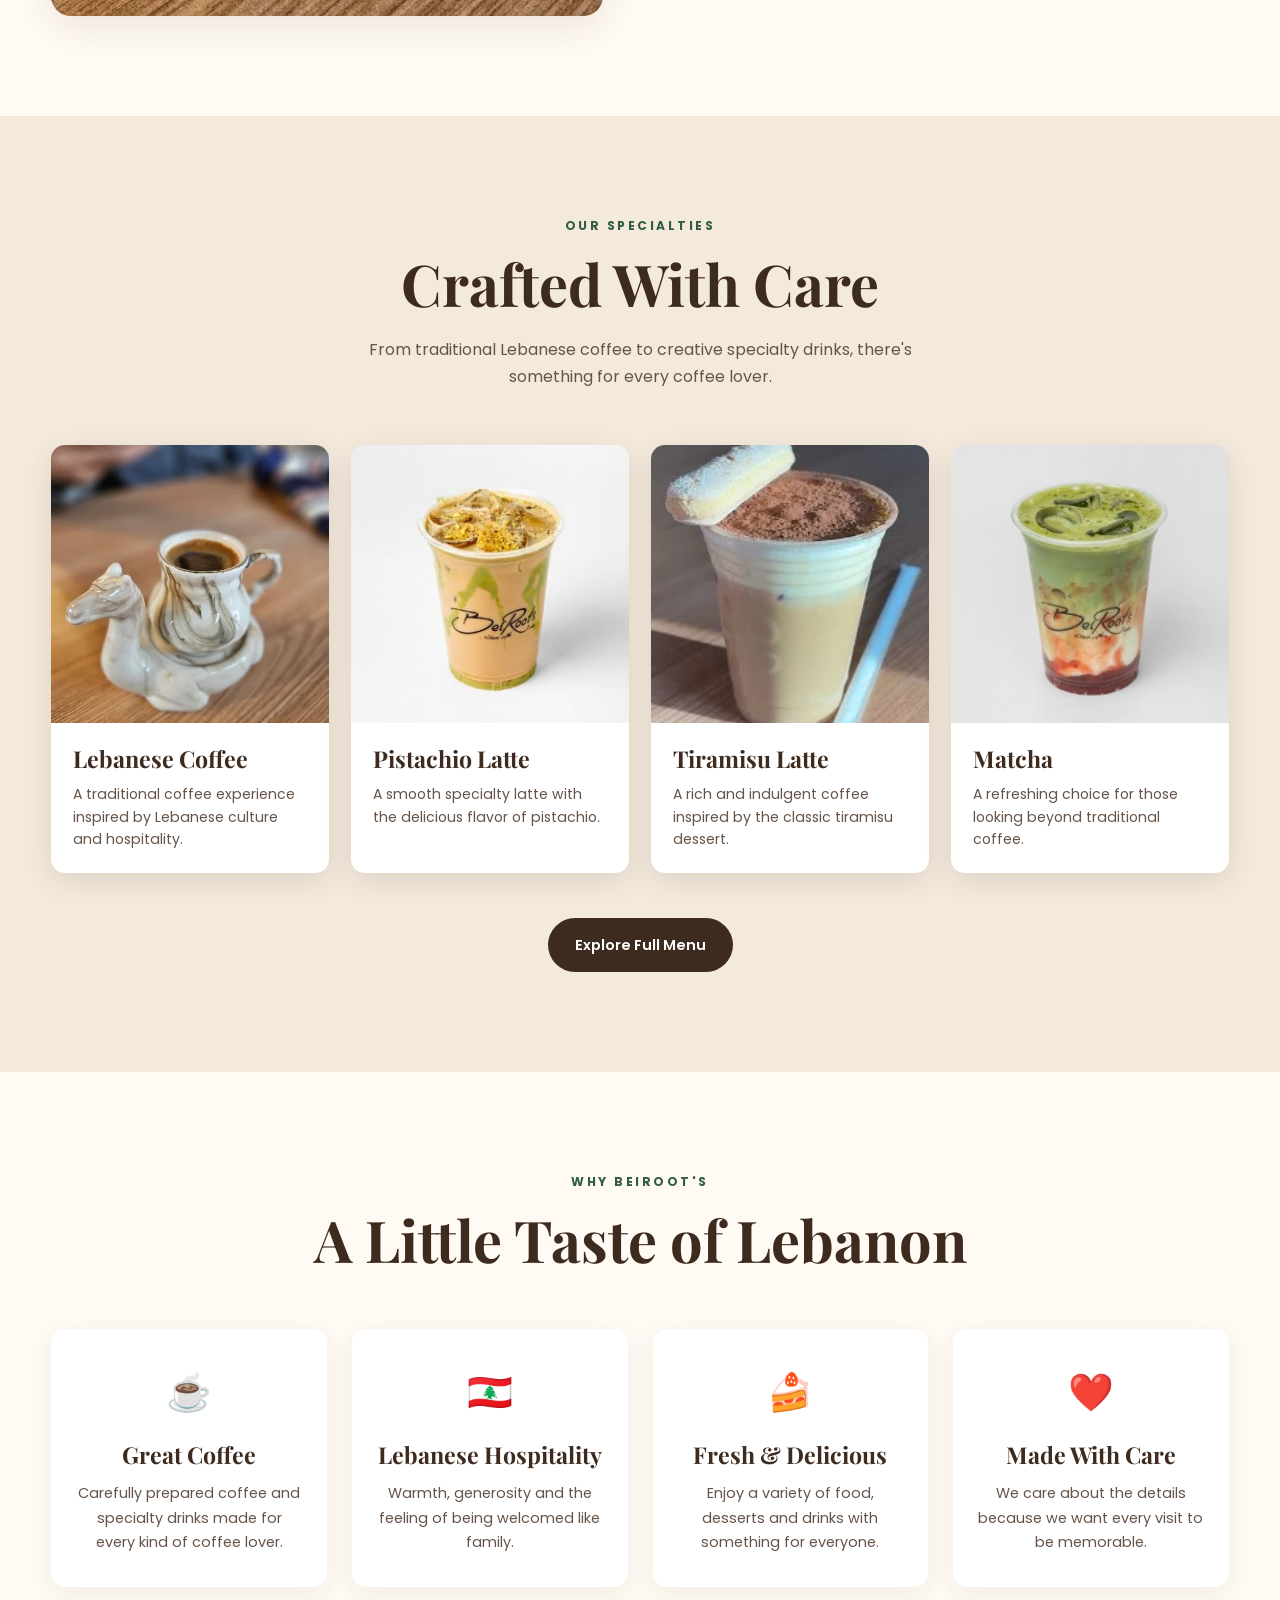
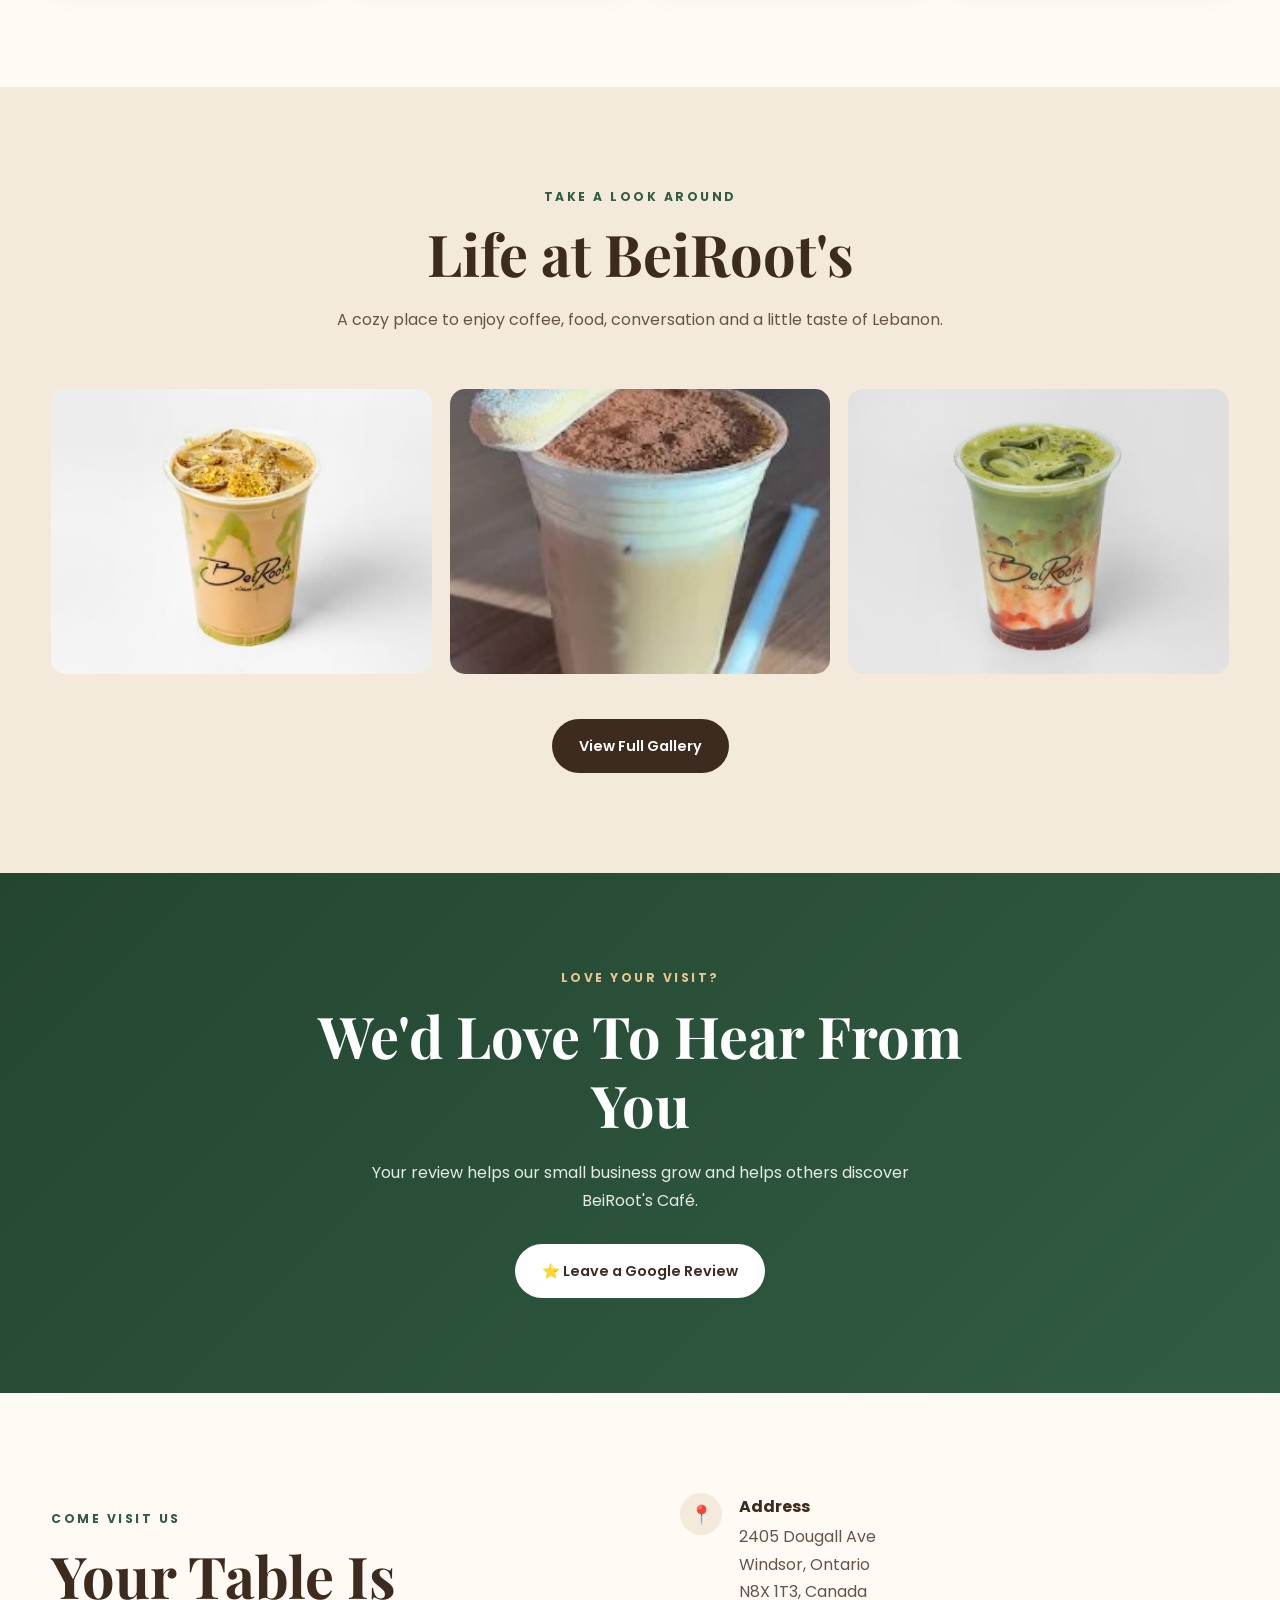
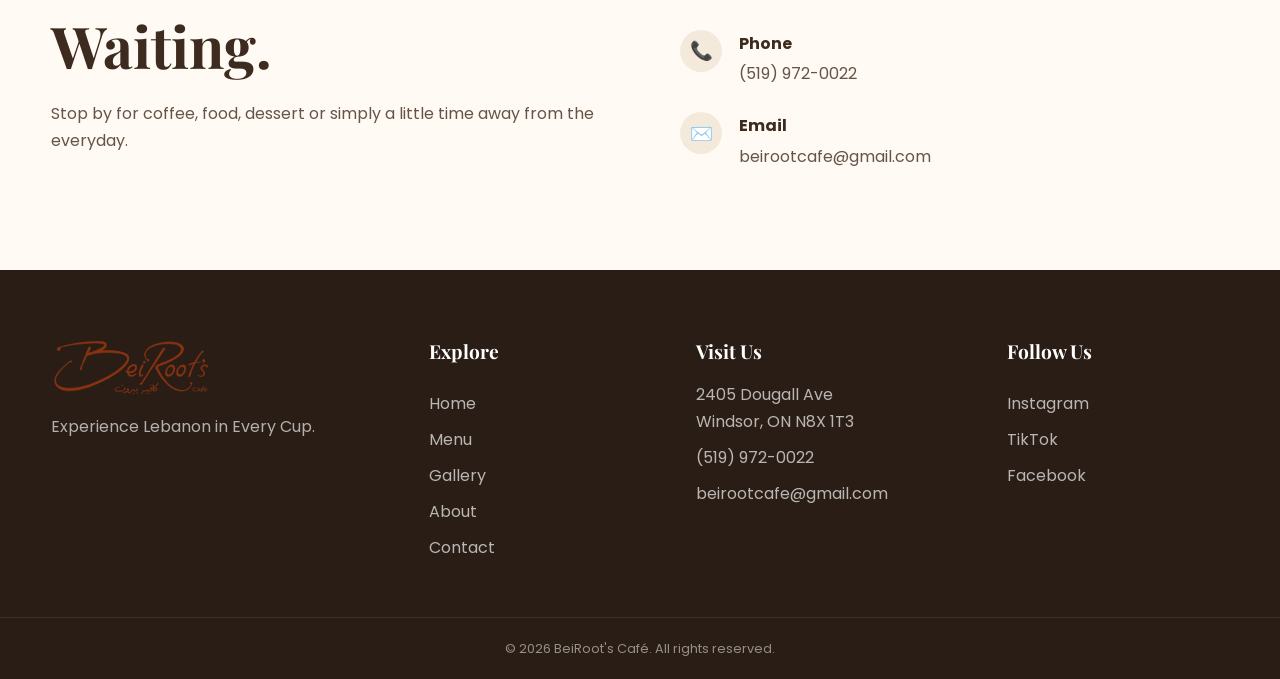
==== commit bace7a45: "Update index.html" ====
--- a/index.html
+++ b/index.html
@@ -69,9 +69,16 @@
 
             <a href="contact.html">Contact</a>
 
-            <a href="connect.html" class="nav-review">
-                ⭐ Reviews
-            </a>
+            <a href="connect.html">
+                     Connect
+            </a>
+
+            <a href="https://g.page/r/CZPEegWpCItdEBM/review"
+               class="nav-review"
+               target="_blank"
+               rel="noopener noreferrer">
+              ⭐ Reviews
+             </a>
 
         </nav>
 
@@ -113,8 +120,11 @@
                 View Our Menu
             </a>
 
-            <a href="connect.html" class="btn btn-light">
-                ⭐ Leave a Review
+            <a href="https://g.page/r/CZPEegWpCItdEBM/review"
+               class="btn btn-light"
+               target="_blank"
+               rel="noopener noreferrer">
+              ⭐ Leave a Review
             </a>
 
         </div>
@@ -522,8 +532,11 @@
             others discover BeiRoot's Café.
         </p>
 
-        <a href="connect.html" class="btn btn-light">
-            ⭐ Leave a Google Review
+        <a href="https://g.page/r/CZPEegWpCItdEBM/review"
+           class="btn btn-light"
+           target="_blank"
+           rel="noopener noreferrer">
+          ⭐ Leave a Google Review
         </a>
 
     </div>
@@ -744,12 +757,12 @@
         📞
     </a>
 
-    <a
-        href="connect.html"
-        class="floating-review"
-        aria-label="Leave a review"
-    >
-        ⭐
+    <a href="https://g.page/r/CZPEegWpCItdEBM/review"
+       class="floating-review"
+       aria-label="Leave a review"
+       target="_blank"
+       rel="noopener noreferrer">
+       ⭐
     </a>
 
 </div>
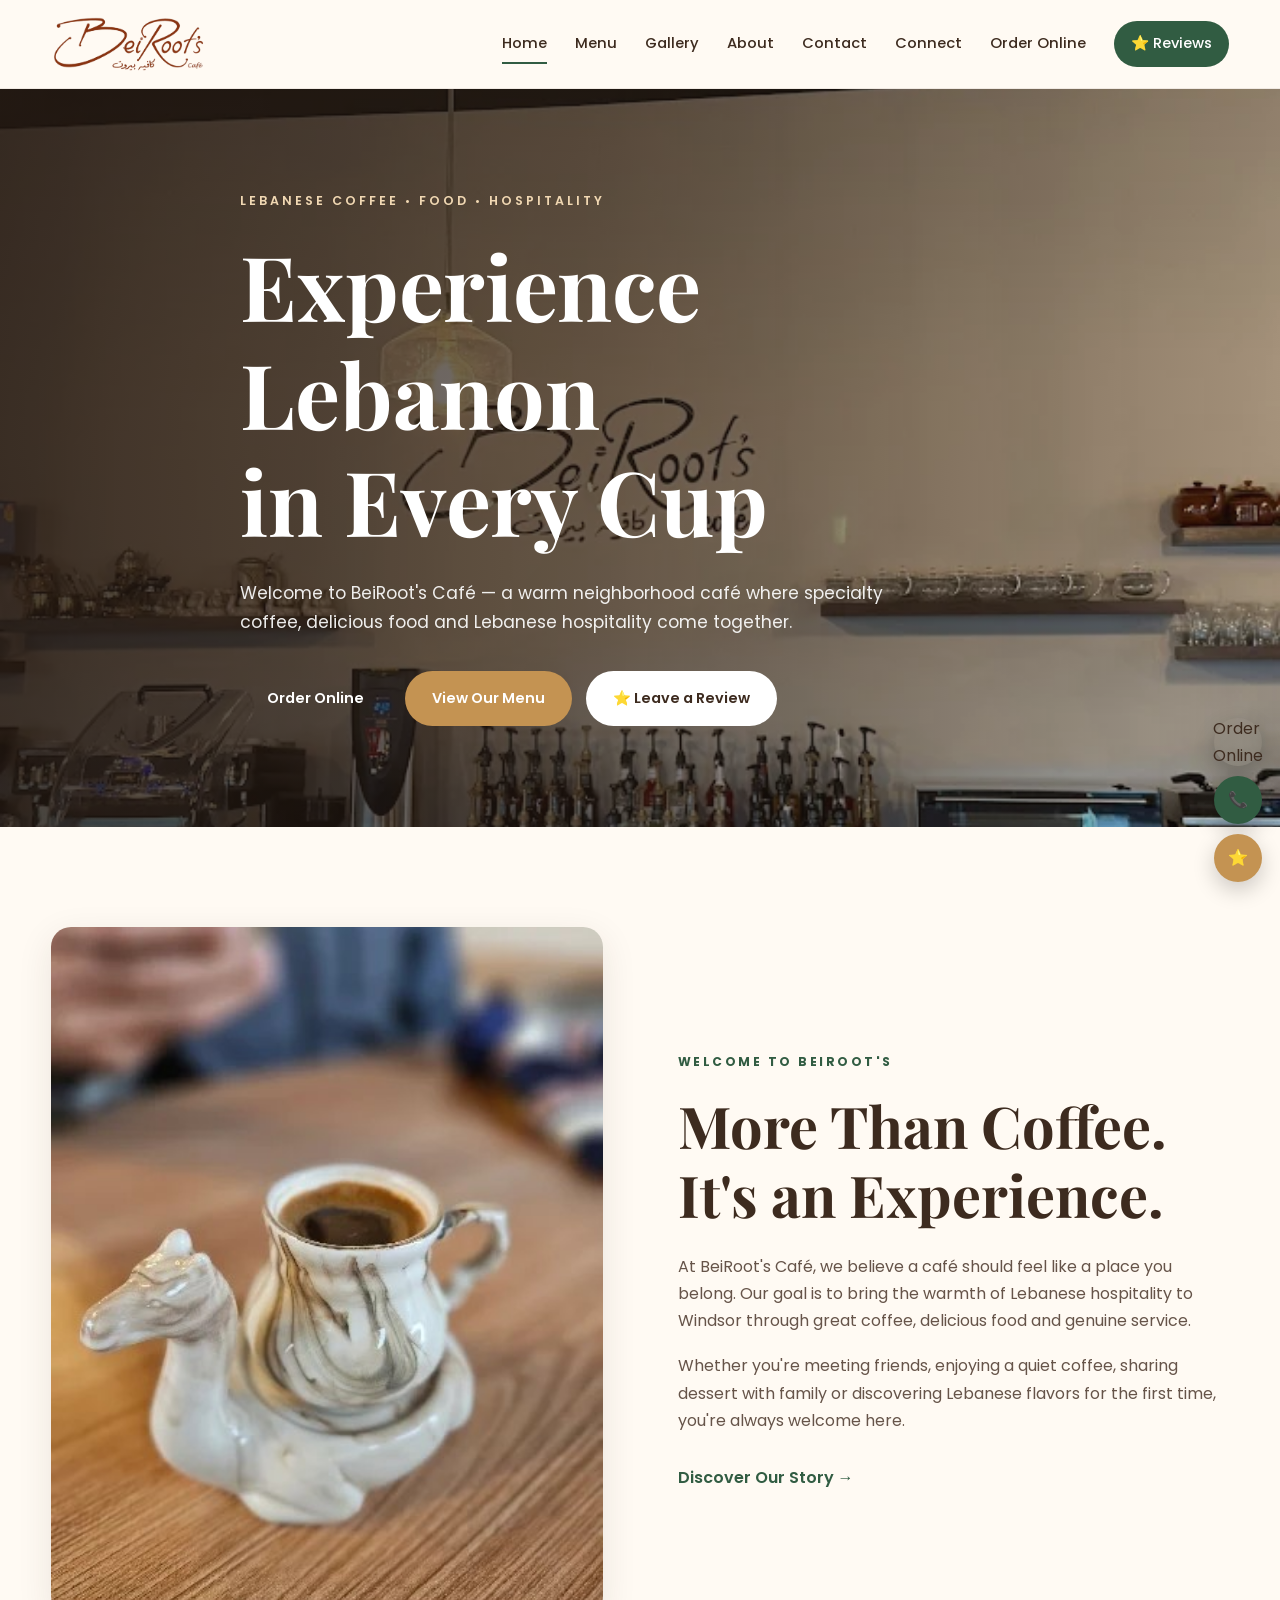
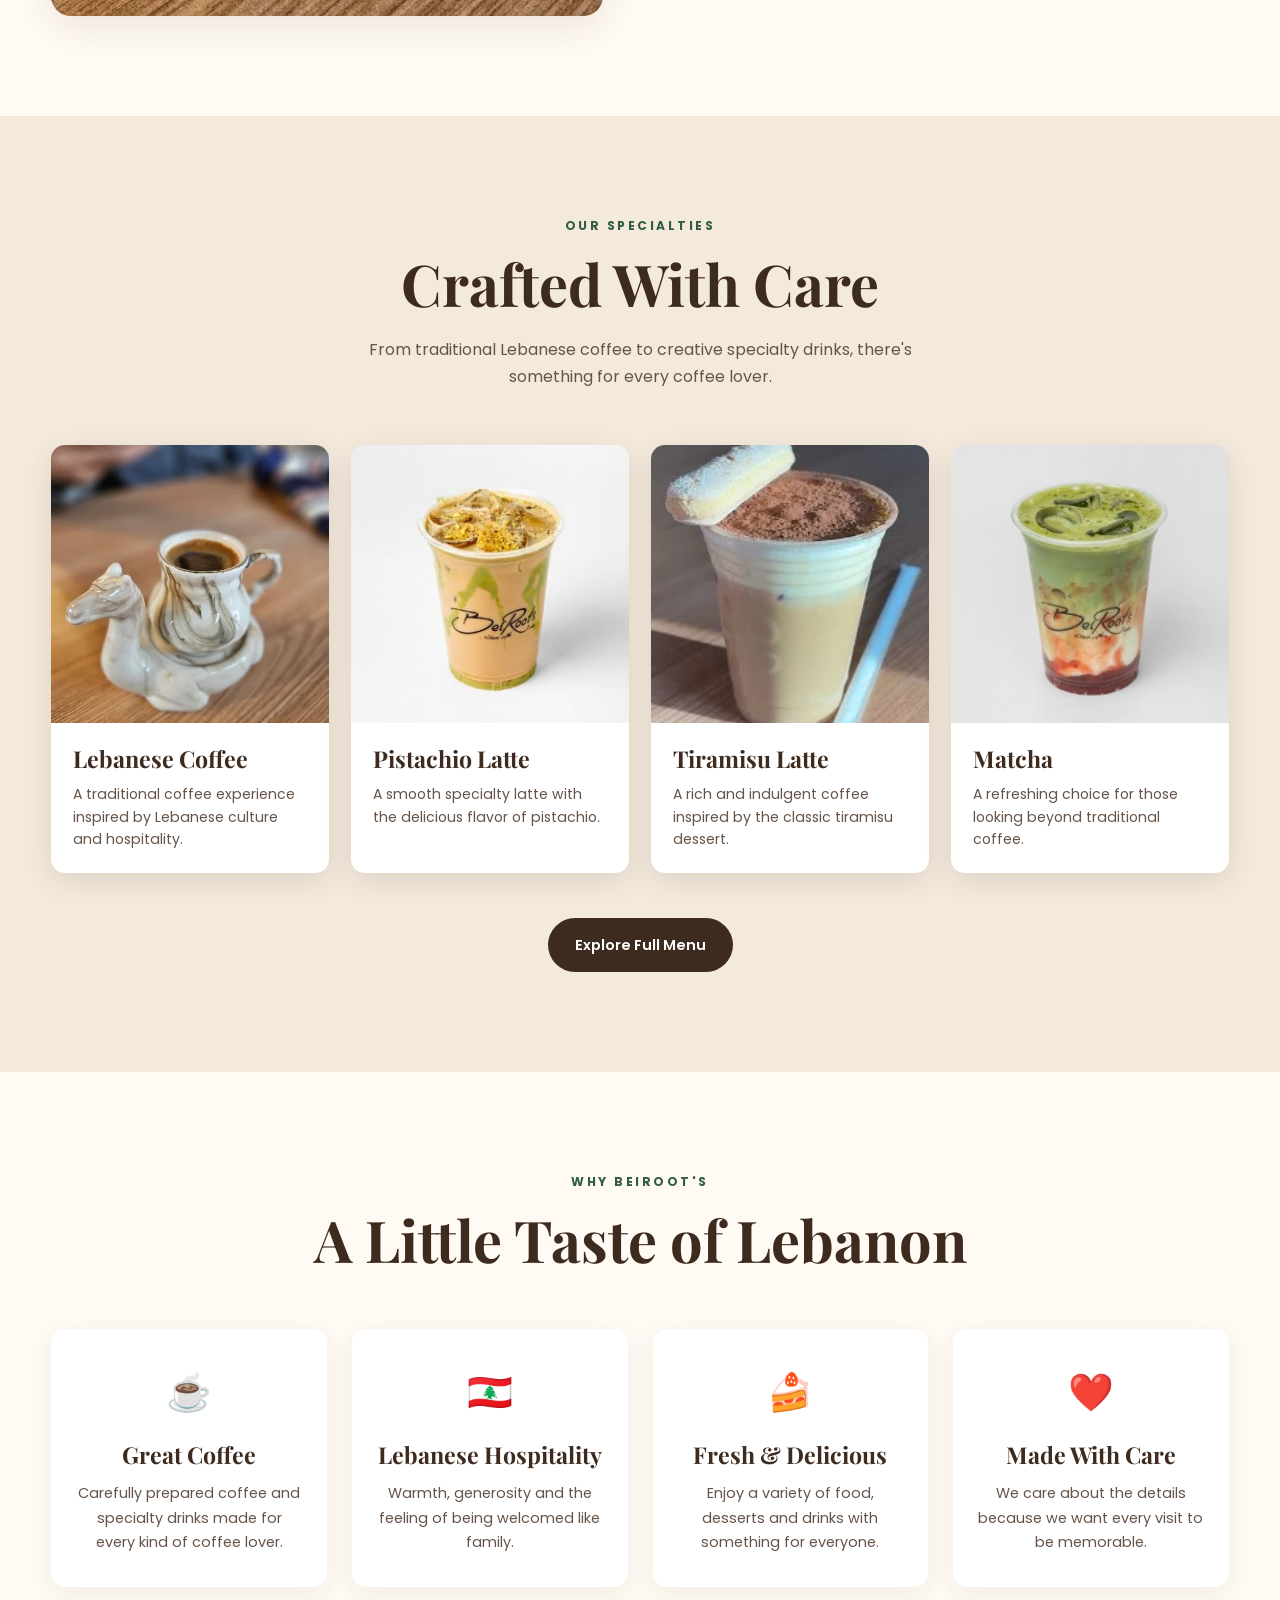
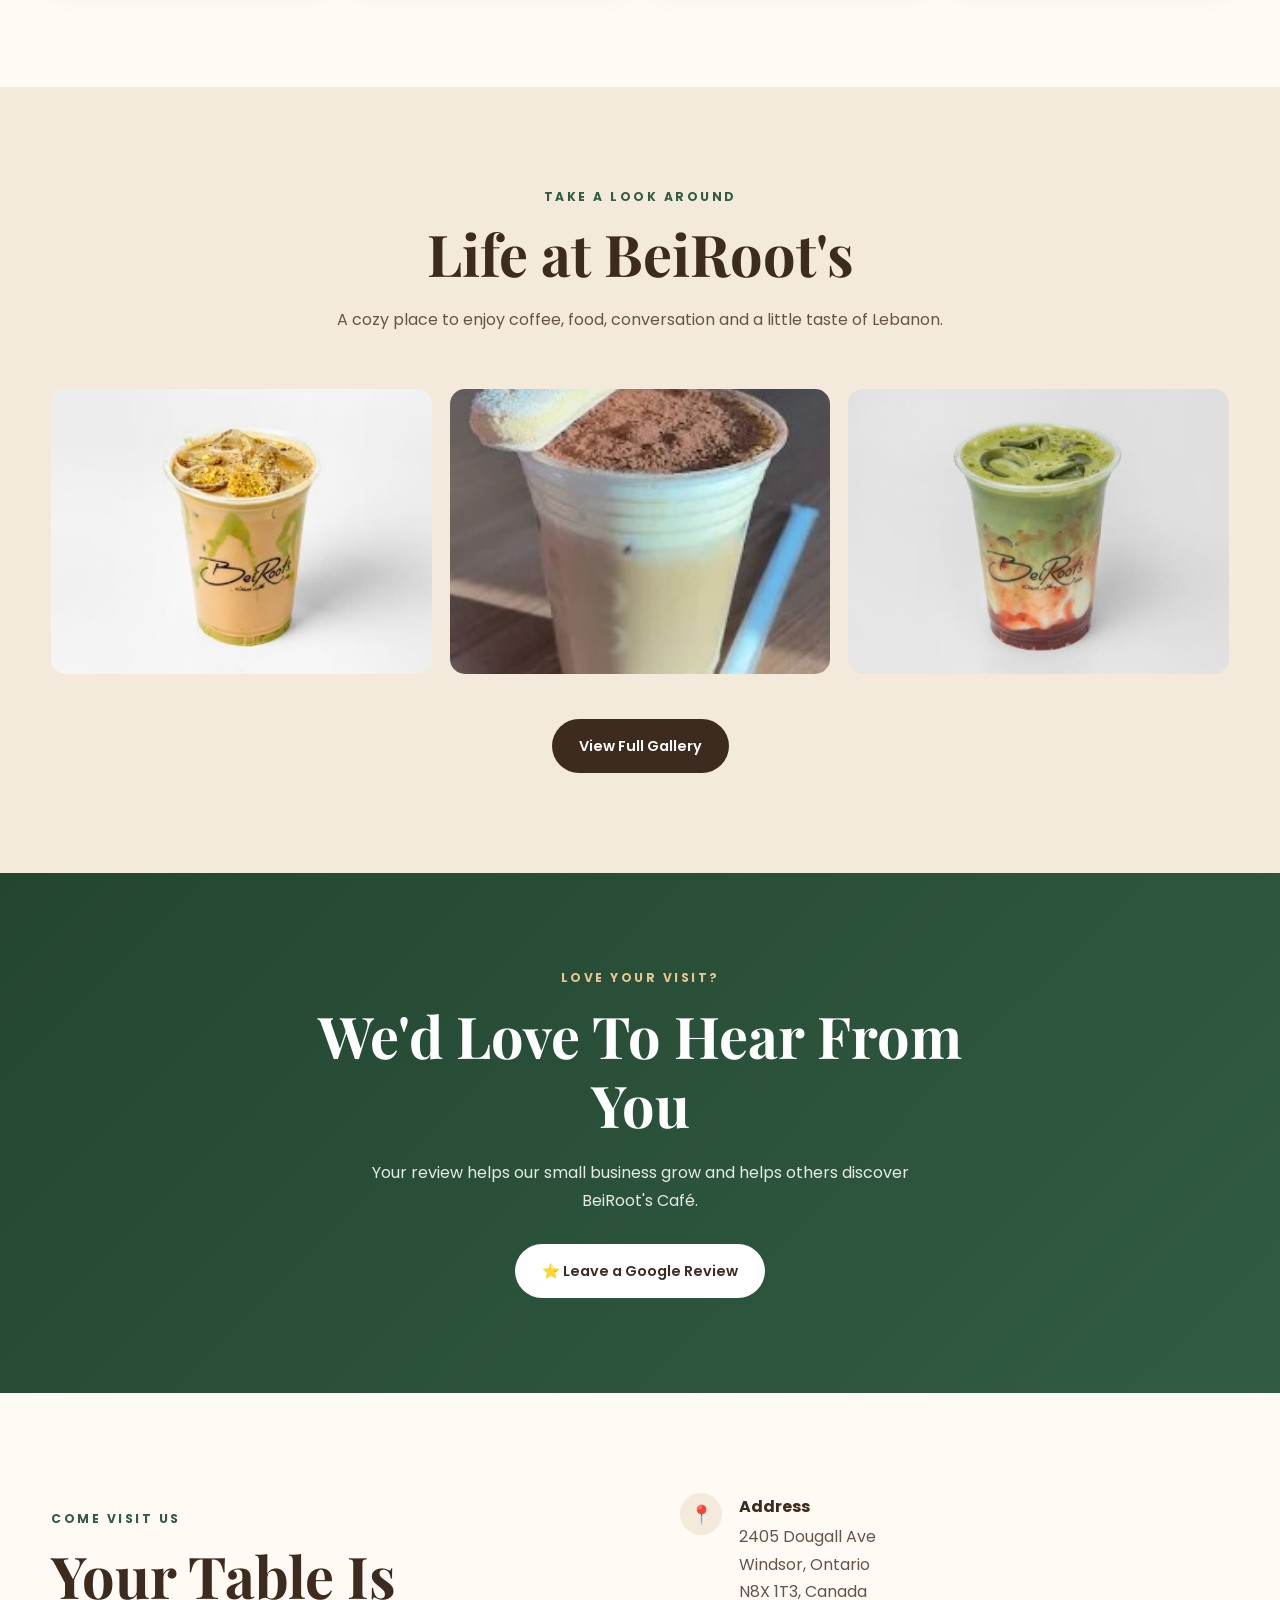
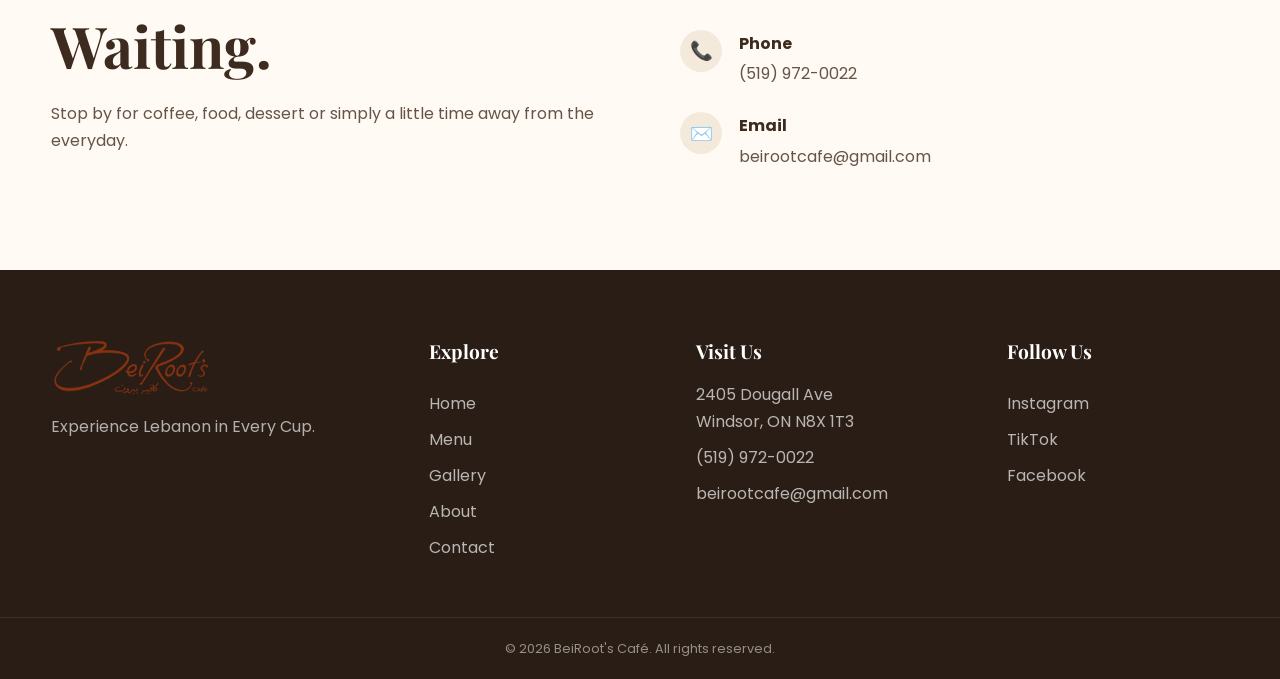
==== commit 643ff265: "Add DoorDash online ordering links to homepage" ====
--- a/index.html
+++ b/index.html
@@ -69,11 +69,11 @@
 
             <a href="contact.html">Contact</a>
 
-            <a href="connect.html">
-                     Connect
-            </a>
-
-            <a href="https://g.page/r/CZPEegWpCItdEBM/review"
+            <a href="connect.html">Connect</a>
+
+            <a href="https://order.online/business/beiroots-caf-18323091" class="nav-order" target="_blank" rel="noopener noreferrer">Order Online</a>
+
+            <a href="https://g.page/r/CZPEegWpCItdEBM/review"
                class="nav-review"
                target="_blank"
                rel="noopener noreferrer">
@@ -116,8 +116,12 @@
 
         <div class="hero-buttons">
 
-            <a href="menu.html" class="btn btn-primary">
-                View Our Menu
+            <a href="https://order.online/business/beiroots-caf-18323091" class="btn btn-order" target="_blank" rel="noopener noreferrer">
+                Order Online
+            </a>
+
+            <a href="menu.html" class="btn btn-primary">
+                View Our Menu
             </a>
 
             <a href="https://g.page/r/CZPEegWpCItdEBM/review"
@@ -747,9 +751,13 @@
 
 <!-- Floating Actions -->
 
-<div class="floating-actions">
-
-    <a
+<div class="floating-actions">
+
+    <a href="https://order.online/business/beiroots-caf-18323091" class="floating-order" aria-label="Order online from BeiRoot's Café" target="_blank" rel="noopener noreferrer">
+        Order Online
+    </a>
+
+<a
         href="tel:+15199720022"
         class="floating-call"
         aria-label="Call BeiRoot's Café"
